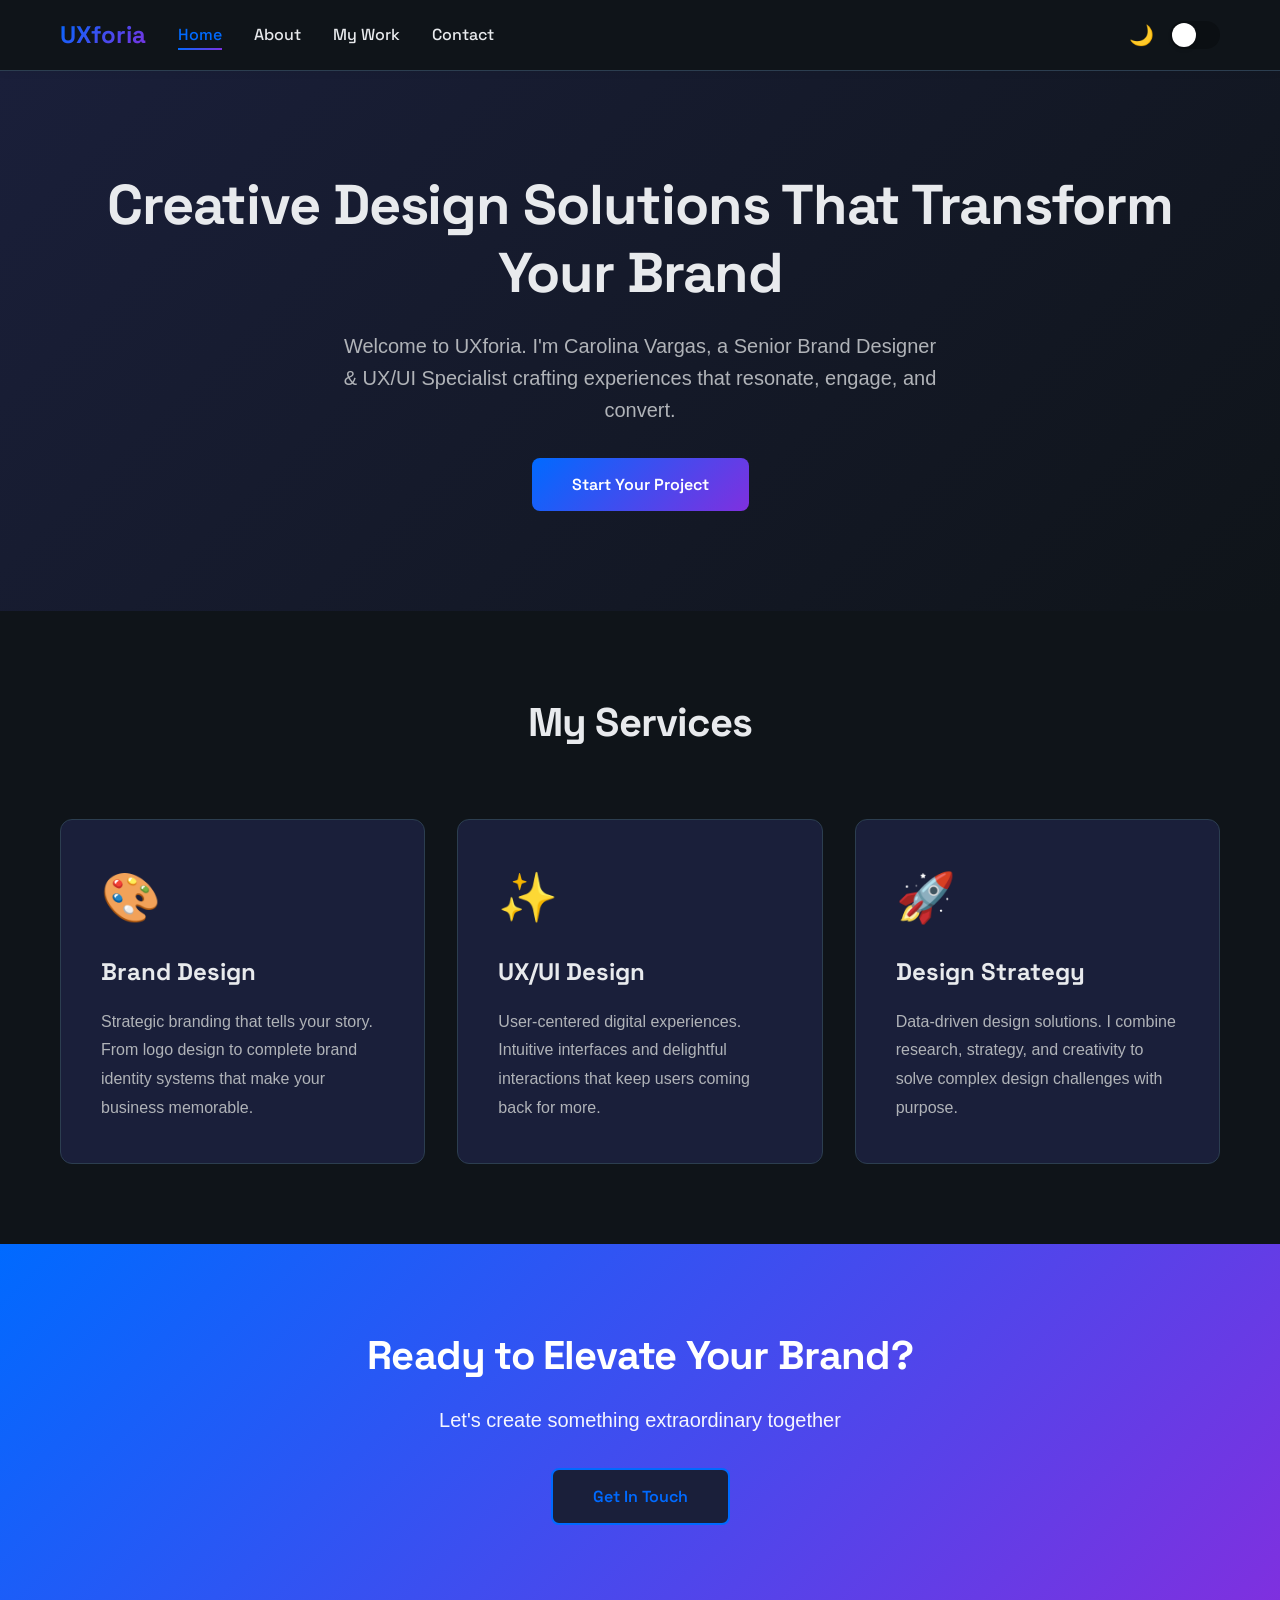
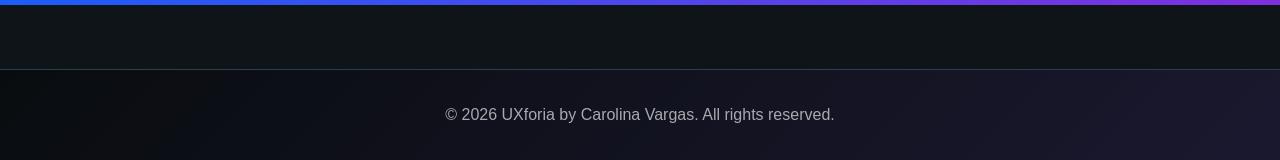
==== index.html @ e1259c76 "first commit" ====
<!DOCTYPE html>
<html lang="en">
<head>
    <meta charset="UTF-8">
    <meta name="viewport" content="width=device-width, initial-scale=1.0">
    <title>UXforia - Carolina Vargas | Brand & UX/UI Designer</title>
    <link rel="stylesheet" href="styles.css">
</head>
<body>
    <!-- Navigation -->
    <nav class="navbar">
    <div class="container">
        <div class="navbar-left">
            <div class="logo">UXforia</div>
            <ul class="nav-links">
                <li><a href="index.html" class="active">Home</a></li>
                <li><a href="about.html">About</a></li>
                <li><a href="work.html">My Work</a></li>
                <li><a href="contact.html">Contact</a></li>
            </ul>
        </div>
        <div class="theme-toggle-wrapper">
            <span class="theme-emoji" id="themeEmoji">🌙</span>
            <label class="theme-toggle-label" title="Toggle theme">
                <input type="checkbox" id="themeToggle">
                <span class="toggle-switch"></span>
            </label>
        </div>
    </div>
</nav>
    <!-- Hero Section -->
    <section class="hero">
        <div class="container">
            <div class="hero-content">
                <h1>Creative Design Solutions That Transform Your Brand</h1>
                <p>Welcome to UXforia. I'm Carolina Vargas, a Senior Brand Designer & UX/UI Specialist crafting experiences that resonate, engage, and convert.</p>
                <a href="contact.html" class="cta-button">Start Your Project</a>
            </div>
        </div>
    </section>

    <!-- Services Section -->
    <section class="services">
        <div class="container">
            <h2>My Services</h2>
            <div class="services-grid">
                <div class="service-card">
                    <div class="service-icon">🎨</div>
                    <h3>Brand Design</h3>
                    <p>Strategic branding that tells your story. From logo design to complete brand identity systems that make your business memorable.</p>
                </div>
                <div class="service-card">
                    <div class="service-icon">✨</div>
                    <h3>UX/UI Design</h3>
                    <p>User-centered digital experiences. Intuitive interfaces and delightful interactions that keep users coming back for more.</p>
                </div>
                <div class="service-card">
                    <div class="service-icon">🚀</div>
                    <h3>Design Strategy</h3>
                    <p>Data-driven design solutions. I combine research, strategy, and creativity to solve complex design challenges with purpose.</p>
                </div>
            </div>
        </div>
    </section>

    <!-- CTA Section -->
    <section class="cta-section">
        <div class="container">
            <h2>Ready to Elevate Your Brand?</h2>
            <p>Let's create something extraordinary together</p>
            <a href="contact.html" class="cta-button-secondary">Get In Touch</a>
        </div>
    </section>

    <!-- Footer -->
    <footer class="footer">
        <div class="container">
            <p>&copy; 2026 UXforia by Carolina Vargas. All rights reserved.</p>
        </div>
    </footer>

    <script src="script.js"></script>
</body>
</html>
---- styles.css ----
@import url('https://fonts.googleapis.com/css2?family=Space+Grotesk:wght@300;400;500;600;700&family=Google+Sans:wght@400;500;700&display=swap');

* {
    margin: 0;
    padding: 0;
    box-sizing: border-box;
}

:root {
    /* Light Mode */
    --primary-blue: #0052FF;
    --secondary-purple: #7B3FF2;
    --light-white: #F8F9FF;
    --dark-text: #1a1a1a;
    --light-text: #666666;
    --border-color: #E0E0E0;
    --bg-primary: #FFFFFF;
    --bg-secondary: #F5F7FF;
    --transition: all 0.3s ease;
    --font-display: 'Space Grotesk', sans-serif;
    --font-body: 'Google Sans', sans-serif;
}

body.dark-mode {
    /* Dark Mode */
    --primary-blue: #006aff;
    --secondary-purple: #7f30df;
    --light-white: #1a1f3a;
    --dark-text: #E8EAED;
    --light-text: #B0B3B8;
    --border-color: #2C3E50;
    --bg-primary: #0F1419;
    --bg-secondary: #1a1f3a;
}

html {
    scroll-behavior: smooth;
}

body {
    font-family: var(--font-body);
    color: var(--dark-text);
    background-color: var(--bg-primary);
    line-height: 1.6;
    transition: background-color 0.3s ease, color 0.3s ease;
}

h1, h2, h3, h4, h5, h6 {
    font-family: var(--font-display);
    font-weight: 700;
}

.container {
    max-width: 1200px;
    margin: 0 auto;
    padding: 0 20px;
}

/* ===== THEME TOGGLE ===== */
.theme-toggle-wrapper {
    display: flex;
    align-items: center;
    gap: 1rem;
}

.theme-toggle-label {
    display: flex;
    align-items: center;
    gap: 0.5rem;
    cursor: pointer;
    user-select: none;
}

.theme-toggle-label input {
    display: none;
}

.toggle-switch {
    position: relative;
    width: 50px;
    height: 28px;
    background-color: rgba(0, 0, 0, 0.26);
    border-radius: 14px;
    transition: background-color 0.3s ease;
    cursor: pointer;
}

.toggle-switch::after {
    content: '';
    position: absolute;
    width: 24px;
    height: 24px;
    background-color: white;
    border-radius: 50%;
    top: 2px;
    left: 2px;
    transition: left 0.3s ease;
    box-shadow: 0 2px 4px rgba(0, 0, 0, 0.2);
}

.theme-toggle-label input:checked + .toggle-switch {
    background-color: var(--primary-blue);
}

.theme-toggle-label input:checked + .toggle-switch::after {
    left: 24px;
}

.theme-emoji {
    font-size: 1.25rem;
    min-width: 20px;
    text-align: center;
}

/* ===== NAVIGATION ===== */
.navbar {
    position: sticky;
    top: 0;
    background: var(--bg-primary);
    border-bottom: 1px solid var(--border-color);
    z-index: 100;
    box-shadow: 0 2px 8px rgba(0, 0, 0, 0.05);
    transition: var(--transition);
}

.navbar .container {
    display: flex;
    justify-content: space-between;
    align-items: center;
    padding: 1rem 20px;
}

.navbar-left {
    display: flex;
    align-items: center;
    gap: 2rem;
}

.logo {
    font-size: 24px;
    font-weight: 700;
    font-family: var(--font-display);
    background: linear-gradient(135deg, var(--primary-blue), var(--secondary-purple));
    -webkit-background-clip: text;
    -webkit-text-fill-color: transparent;
    background-clip: text;
}

.nav-links {
    display: flex;
    list-style: none;
    gap: 2rem;
}

.nav-links a {
    text-decoration: none;
    color: var(--dark-text);
    font-weight: 500;
    font-family: var(--font-display);
    transition: var(--transition);
    position: relative;
}

.nav-links a:hover,
.nav-links a.active {
    color: var(--primary-blue);
}

.nav-links a.active::after {
    content: '';
    position: absolute;
    bottom: -5px;
    left: 0;
    width: 100%;
    height: 2px;
    background: linear-gradient(135deg, var(--primary-blue), var(--secondary-purple));
}

/* ===== HERO SECTION ===== */
.hero {
    padding: 100px 20px;
    background: linear-gradient(135deg, var(--bg-secondary) 0%, var(--bg-primary) 100%);
    transition: var(--transition);
}

.hero .container {
    text-align: center;
}

.hero-content h1 {
    font-size: 3.5rem;
    font-weight: 700;
    font-family: var(--font-display);
    margin-bottom: 1.5rem;
    line-height: 1.2;
    color: var(--dark-text);
    letter-spacing: -0.02em;
}

.hero-content p {
    font-size: 1.25rem;
    color: var(--light-text);
    margin-bottom: 2rem;
    max-width: 600px;
    margin-left: auto;
    margin-right: auto;
    font-family: var(--font-body);
    font-weight: 400;
}

/* ===== BUTTONS ===== */
.cta-button,
.cta-button-secondary {
    display: inline-block;
    padding: 14px 40px;
    border-radius: 8px;
    font-weight: 600;
    font-family: var(--font-display);
    text-decoration: none;
    border: none;
    cursor: pointer;
    transition: var(--transition);
    font-size: 1rem;
}

.cta-button {
    background: linear-gradient(135deg, var(--primary-blue), var(--secondary-purple));
    color: white;
}

.cta-button:hover {
    transform: translateY(-2px);
    box-shadow: 0 10px 25px rgba(0, 82, 255, 0.3);
}

.cta-button-secondary {
    background: var(--bg-secondary);
    color: var(--primary-blue);
    border: 2px solid var(--primary-blue);
}

.cta-button-secondary:hover {
    background: var(--primary-blue);
    color: white;
    transform: translateY(-2px);
}

/* ===== SERVICES SECTION ===== */
.services {
    padding: 80px 20px;
    background: var(--bg-primary);
    transition: var(--transition);
}

.services h2 {
    text-align: center;
    font-size: 2.5rem;
    font-family: var(--font-display);
    margin-bottom: 4rem;
    color: var(--dark-text);
    letter-spacing: -0.02em;
}

.services-grid {
    display: grid;
    grid-template-columns: repeat(auto-fit, minmax(300px, 1fr));
    gap: 2rem;
}

.service-card {
    padding: 2.5rem;
    border-radius: 12px;
    background: var(--bg-secondary);
    border: 1px solid var(--border-color);
    transition: var(--transition);
}

.service-card:hover {
    transform: translateY(-8px);
    border-color: var(--primary-blue);
    box-shadow: 0 15px 40px rgba(0, 82, 255, 0.1);
}

.service-icon {
    font-size: 3rem;
    margin-bottom: 1rem;
}

.service-card h3 {
    font-size: 1.5rem;
    font-family: var(--font-display);
    margin-bottom: 1rem;
    color: var(--dark-text);
}

.service-card p {
    color: var(--light-text);
    line-height: 1.8;
    font-family: var(--font-body);
    font-weight: 400;
}

/* ===== CTA SECTION ===== */
.cta-section {
    padding: 80px 20px;
    background: linear-gradient(135deg, var(--primary-blue) 0%, var(--secondary-purple) 100%);
    text-align: center;
    color: white;
    transition: var(--transition);
}

.cta-section h2 {
    font-size: 2.5rem;
    font-family: var(--font-display);
    margin-bottom: 1rem;
    letter-spacing: -0.02em;
}

.cta-section p {
    font-size: 1.25rem;
    margin-bottom: 2rem;
    opacity: 0.95;
    font-family: var(--font-body);
    font-weight: 400;
}

/* ===== ABOUT PAGE ===== */
.social-top {
    background: var(--bg-secondary);
    padding: 20px;
    border-bottom: 1px solid var(--border-color);
    transition: var(--transition);
}

.social-links {
    display: flex;
    justify-content: center;
    gap: 2rem;
}

.social-links a {
    color: var(--primary-blue);
    transition: var(--transition);
    display: flex;
    align-items: center;
    justify-content: center;
}

.social-links a:hover {
    color: var(--secondary-purple);
    transform: scale(1.2);
}

.about-hero {
    padding: 80px 20px;
    text-align: center;
    background: linear-gradient(135deg, var(--bg-secondary) 0%, var(--bg-primary) 100%);
    transition: var(--transition);
}

.about-hero h1 {
    font-size: 3rem;
    font-family: var(--font-display);
    margin-bottom: 1rem;
    color: var(--dark-text);
    letter-spacing: -0.02em;
}

.about-hero p {
    font-size: 1.25rem;
    color: var(--light-text);
    max-width: 600px;
    margin: 0 auto;
    font-family: var(--font-body);
    font-weight: 400;
}

.bio {
    padding: 80px 20px;
    background: var(--bg-primary);
    transition: var(--transition);
}

.bio-content {
    max-width: 800px;
    margin: 0 auto;
}

.bio-content h2 {
    font-size: 2rem;
    font-family: var(--font-display);
    margin-bottom: 1.5rem;
    color: var(--dark-text);
    letter-spacing: -0.02em;
}

.bio-content p {
    font-size: 1.1rem;
    color: var(--light-text);
    line-height: 1.8;
    margin-bottom: 1.5rem;
    font-family: var(--font-body);
    font-weight: 400;
}

/* ===== VALUES SECTION ===== */
.values {
    padding: 80px 20px;
    background: var(--bg-secondary);
    transition: var(--transition);
}

.values h2 {
    text-align: center;
    font-size: 2.5rem;
    font-family: var(--font-display);
    margin-bottom: 4rem;
    color: var(--dark-text);
    letter-spacing: -0.02em;
}

.values-grid {
    display: grid;
    grid-template-columns: repeat(auto-fit, minmax(250px, 1fr));
    gap: 2rem;
}

.value-item {
    padding: 2rem;
    background: var(--bg-primary);
    border-radius: 12px;
    border: 1px solid var(--border-color);
    text-align: center;
    transition: var(--transition);
}

.value-item:hover {
    transform: translateY(-5px);
    box-shadow: 0 10px 30px rgba(0, 0, 0, 0.1);
}

.value-item h3 {
    font-size: 1.3rem;
    font-family: var(--font-display);
    margin-bottom: 0.8rem;
    color: var(--dark-text);
}

.value-item p {
    color: var(--light-text);
    font-size: 0.95rem;
    font-family: var(--font-body);
    font-weight: 400;
}

/* ===== TIMELINE ===== */
.education,
.experience {
    padding: 80px 20px;
    background: var(--bg-primary);
    transition: var(--transition);
}

.education h2,
.experience h2 {
    font-size: 2.5rem;
    font-family: var(--font-display);
    margin-bottom: 3rem;
    color: var(--dark-text);
    letter-spacing: -0.02em;
}

.timeline {
    max-width: 800px;
    margin: 0 auto;
    position: relative;
}

.timeline::before {
    content: '';
    position: absolute;
    left: 20px;
    top: 0;
    bottom: 0;
    width: 2px;
    background: linear-gradient(180deg, var(--primary-blue), var(--secondary-purple));
}

.timeline-item {
    margin-bottom: 2rem;
    position: relative;
    padding-left: 80px;
}

.timeline-marker {
    position: absolute;
    left: 0;
    width: 40px;
    height: 40px;
    background: var(--bg-primary);
    border: 3px solid var(--primary-blue);
    border-radius: 50%;
    top: 5px;
    transition: var(--transition);
}

.timeline-content h3 {
    font-size: 1.3rem;
    font-family: var(--font-display);
    color: var(--dark-text);
    margin-bottom: 0.3rem;
}

.timeline-content .year {
    color: var(--primary-blue);
    font-weight: 600;
    font-size: 0.9rem;
    font-family: var(--font-display);
}

.timeline-content p {
    color: var(--light-text);
    margin-bottom: 0.5rem;
    font-family: var(--font-body);
    font-weight: 400;
}

/* ===== WORK PAGE ===== */
.work-hero {
    padding: 80px 20px;
    text-align: center;
    background: linear-gradient(135deg, var(--bg-secondary) 0%, var(--bg-primary) 100%);
    transition: var(--transition);
}

.work-hero h1 {
    font-size: 3rem;
    font-family: var(--font-display);
    margin-bottom: 1rem;
    color: var(--dark-text);
    letter-spacing: -0.02em;
}

.work-hero p {
    font-size: 1.25rem;
    color: var(--light-text);
    max-width: 600px;
    margin: 0 auto;
    font-family: var(--font-body);
    font-weight: 400;
}

.portfolio {
    padding: 80px 20px;
    background: var(--bg-primary);
    transition: var(--transition);
}

.portfolio h2 {
    text-align: center;
    font-size: 2.5rem;
    font-family: var(--font-display);
    margin-bottom: 4rem;
    color: var(--dark-text);
    letter-spacing: -0.02em;
}

.section-title {
    margin: 4rem 0 2rem 0;
}

.section-title h3 {
    font-size: 1.8rem;
    font-family: var(--font-display);
    color: var(--primary-blue);
    text-transform: uppercase;
    font-weight: 700;
    letter-spacing: 0.05em;
}

.projects-grid {
    display: grid;
    grid-template-columns: repeat(auto-fit, minmax(300px, 1fr));
    gap: 2.5rem;
    margin-bottom: 3rem;
}

.project-card {
    border-radius: 12px;
    overflow: hidden;
    background: var(--bg-secondary);
    border: 1px solid var(--border-color);
    transition: var(--transition);
    cursor: pointer;
}

.project-card:hover {
    transform: translateY(-10px);
    box-shadow: 0 20px 50px rgba(0, 0, 0, 0.15);
}

.project-image {
    width: 100%;
    height: 250px;
    background-size: cover;
    background-position: center;
    transition: var(--transition);
}

.project-card:hover .project-image {
    transform: scale(1.05);
}

.project-info {
    padding: 1.5rem;
}

.project-info h3 {
    font-size: 1.3rem;
    font-family: var(--font-display);
    color: var(--dark-text);
    margin-bottom: 0.5rem;
}

.project-info p {
    color: var(--light-text);
    font-size: 0.95rem;
    margin-bottom: 1rem;
    line-height: 1.6;
    font-family: var(--font-body);
    font-weight: 400;
}

.project-type {
    display: inline-block;
    padding: 6px 12px;
    background: linear-gradient(135deg, var(--primary-blue), var(--secondary-purple));
    color: white;
    border-radius: 20px;
    font-size: 0.85rem;
    font-weight: 600;
    font-family: var(--font-display);
}

/* ===== CONTACT PAGE ===== */
.contact-hero {
    padding: 80px 20px;
    text-align: center;
    background: linear-gradient(135deg, var(--bg-secondary) 0%, var(--bg-primary) 100%);
    transition: var(--transition);
}

.contact-hero h1 {
    font-size: 3rem;
    font-family: var(--font-display);
    margin-bottom: 1rem;
    color: var(--dark-text);
    letter-spacing: -0.02em;
}

.contact-hero p {
    font-size: 1.25rem;
    color: var(--light-text);
    max-width: 600px;
    margin: 0 auto;
    font-family: var(--font-body);
    font-weight: 400;
}

.contact-section {
    padding: 80px 20px;
    background: var(--bg-primary);
    transition: var(--transition);
}

.contact-wrapper {
    display: grid;
    grid-template-columns: 2fr 1fr;
    gap: 4rem;
    max-width: 1000px;
    margin: 0 auto;
}

.contact-form {
    display: flex;
    flex-direction: column;
    gap: 1.5rem;
}

.form-group {
    display: flex;
    flex-direction: column;
}

.form-group label {
    font-weight: 600;
    margin-bottom: 0.5rem;
    color: var(--dark-text);
    font-family: var(--font-display);
}

.form-group input,
.form-group select,
.form-group textarea {
    padding: 12px 14px;
    border: 1px solid var(--border-color);
    border-radius: 8px;
    font-family: var(--font-body);
    font-size: 1rem;
    font-weight: 400;
    background: var(--bg-secondary);
    color: var(--dark-text);
    transition: var(--transition);
}

.form-group input:focus,
.form-group select:focus,
.form-group textarea:focus {
    outline: none;
    border-color: var(--primary-blue);
    box-shadow: 0 0 0 3px rgba(0, 82, 255, 0.1);
}

.checkbox-group {
    display: grid;
    grid-template-columns: repeat(2, 1fr);
    gap: 1rem;
}

.checkbox-label {
    display: flex;
    align-items: center;
    gap: 0.5rem;
    cursor: pointer;
    font-weight: 500;
    color: var(--light-text);
    font-family: var(--font-body);
}

.checkbox-label input[type="checkbox"] {
    width: 18px;
    height: 18px;
    cursor: pointer;
    accent-color: var(--primary-blue);
}

.contact-info {
    background: var(--bg-secondary);
    padding: 2rem;
    border-radius: 12px;
    height: fit-content;
    transition: var(--transition);
}

.contact-info h2 {
    font-size: 1.5rem;
    font-family: var(--font-display);
    margin-bottom: 2rem;
    color: var(--dark-text);
}

.info-item {
    margin-bottom: 2rem;
}

.info-item h3 {
    font-size: 1rem;
    font-weight: 600;
    font-family: var(--font-display);
    color: var(--primary-blue);
    margin-bottom: 0.5rem;
}

.info-item p {
    color: var(--light-text);
    font-family: var(--font-body);
    font-weight: 400;
}

.info-item a {
    color: var(--primary-blue);
    text-decoration: none;
    transition: var(--transition);
    font-weight: 500;
}

.info-item a:hover {
    color: var(--secondary-purple);
}

/* ===== FOOTER ===== */
.footer {
    background: linear-gradient(135deg, rgba(0, 0, 0, 0.2), rgba(123, 63, 242, 0.1));
    color: var(--dark-text);
    text-align: center;
    padding: 2rem 20px;
    margin-top: 4rem;
    transition: var(--transition);
    border-top: 1px solid var(--border-color);
}

.footer p {
    opacity: 0.7;
    font-family: var(--font-body);
    font-weight: 400;
}

body.dark-mode .footer {
    background: linear-gradient(135deg, rgba(0, 0, 0, 0.4), rgba(123, 63, 242, 0.1));
}

/* ===== ANIMATIONS ===== */
@keyframes fadeInUp {
    from {
        opacity: 0;
        transform: translateY(20px);
    }
    to {
        opacity: 1;
        transform: translateY(0);
    }
}

/* ===== RESPONSIVE ===== */
@media (max-width: 768px) {
    .hero-content h1 {
        font-size: 2rem;
    }

    .hero-content p {
        font-size: 1rem;
    }

    .navbar-left {
        gap: 1rem;
    }

    .nav-links {
        gap: 1rem;
        font-size: 0.9rem;
    }

    .services-grid,
    .values-grid,
    .projects-grid {
        grid-template-columns: 1fr;
    }

    .contact-wrapper {
        grid-template-columns: 1fr;
    }

    .checkbox-group {
        grid-template-columns: 1fr;
    }

    .timeline::before {
        left: 10px;
    }

    .timeline-item {
        padding-left: 50px;
    }

    .timeline-marker {
        width: 30px;
        height: 30px;
        left: -5px;
    }

    .theme-toggle-wrapper {
        gap: 0.5rem;
    }

    .toggle-switch {
        width: 44px;
        height: 24px;
    }

    .toggle-switch::after {
        width: 20px;
        height: 20px;
    }

    .theme-toggle-label input:checked + .toggle-switch::after {
        left: 20px;
    }
}

@media (max-width: 480px) {
    .hero-content h1 {
        font-size: 1.5rem;
    }

    .services h2,
    .values h2,
    .portfolio h2 {
        font-size: 1.8rem;
    }

    .cta-section h2 {
        font-size: 1.8rem;
    }

    .nav-links {
        gap: 0.5rem;
        font-size: 0.8rem;
    }

    .navbar-left {
        flex-direction: column;
    }

    .theme-emoji {
        font-size: 1rem;
    }
}
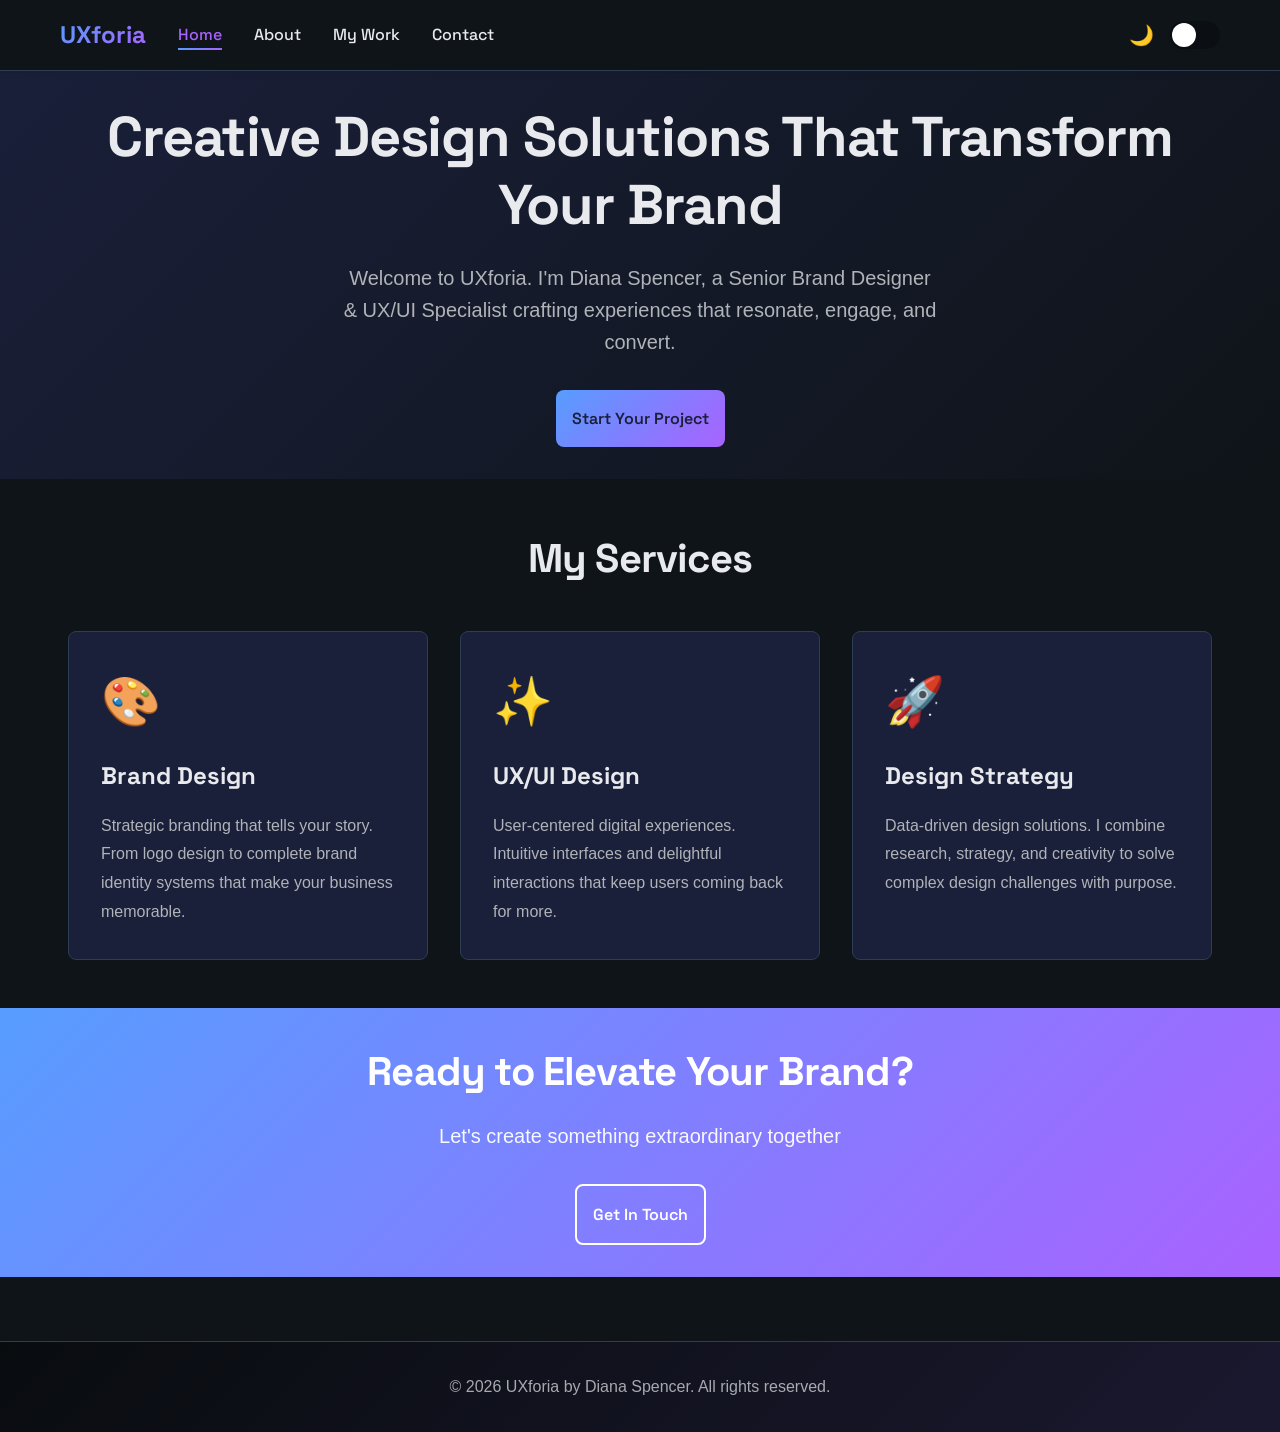
==== commit bb6add3d: "git commit -m "Feat: Rediseñar página About con layout moderno sin foto placeholder - Remover secció" ====
--- a/index.html
+++ b/index.html
@@ -3,7 +3,7 @@
 <head>
     <meta charset="UTF-8">
     <meta name="viewport" content="width=device-width, initial-scale=1.0">
-    <title>UXforia - Carolina Vargas | Brand & UX/UI Designer</title>
+    <title>UXforia - Diana Spencer | Brand & UX/UI Designer</title>
     <link rel="stylesheet" href="styles.css">
 </head>
 <body>
@@ -33,7 +33,7 @@
         <div class="container">
             <div class="hero-content">
                 <h1>Creative Design Solutions That Transform Your Brand</h1>
-                <p>Welcome to UXforia. I'm Carolina Vargas, a Senior Brand Designer & UX/UI Specialist crafting experiences that resonate, engage, and convert.</p>
+                <p>Welcome to UXforia. I'm Diana Spencer, a Senior Brand Designer & UX/UI Specialist crafting experiences that resonate, engage, and convert.</p>
                 <a href="contact.html" class="cta-button">Start Your Project</a>
             </div>
         </div>
@@ -75,7 +75,7 @@
     <!-- Footer -->
     <footer class="footer">
         <div class="container">
-            <p>&copy; 2026 UXforia by Carolina Vargas. All rights reserved.</p>
+            <p>&copy; 2026 UXforia by Diana Spencer. All rights reserved.</p>
         </div>
     </footer>
 
--- a/styles.css
+++ b/styles.css
@@ -10,6 +10,9 @@
     /* Light Mode */
     --primary-blue: #0052FF;
     --secondary-purple: #7B3FF2;
+    --primary-blue-light: #579dff;
+    --secondary-purple-light: #a962ff;
+    --button-text-dark: #0F1419;
     --light-white: #F8F9FF;
     --dark-text: #1a1a1a;
     --light-text: #666666;
@@ -23,8 +26,11 @@
 
 body.dark-mode {
     /* Dark Mode */
-    --primary-blue: #006aff;
-    --secondary-purple: #7f30df;
+    --primary-blue: #579dff;
+    --secondary-purple: #a962ff;
+    --primary-blue-light: #579dff;
+    --secondary-purple-light: #a962ff;
+    --button-text-dark: #0F1419;
     --light-white: #1a1f3a;
     --dark-text: #E8EAED;
     --light-text: #B0B3B8;
@@ -161,9 +167,16 @@
     position: relative;
 }
 
-.nav-links a:hover,
+.nav-links a:hover {
+    color: var(--primary-blue);
+}
+
 .nav-links a.active {
-    color: var(--primary-blue);
+    color: var(--primary-blue-light);
+}
+
+body.dark-mode .nav-links a.active {
+    color: var(--secondary-purple-light);
 }
 
 .nav-links a.active::after {
@@ -178,7 +191,7 @@
 
 /* ===== HERO SECTION ===== */
 .hero {
-    padding: 100px 20px;
+    padding: 32px 32px;
     background: linear-gradient(135deg, var(--bg-secondary) 0%, var(--bg-primary) 100%);
     transition: var(--transition);
 }
@@ -212,7 +225,7 @@
 .cta-button,
 .cta-button-secondary {
     display: inline-block;
-    padding: 14px 40px;
+    padding: 16px 16px;
     border-radius: 8px;
     font-weight: 600;
     font-family: var(--font-display);
@@ -225,29 +238,32 @@
 
 .cta-button {
     background: linear-gradient(135deg, var(--primary-blue), var(--secondary-purple));
-    color: white;
+    color: var(--light-white);
 }
 
 .cta-button:hover {
     transform: translateY(-2px);
     box-shadow: 0 10px 25px rgba(0, 82, 255, 0.3);
+    color: white;
 }
 
 .cta-button-secondary {
-    background: var(--bg-secondary);
-    color: var(--primary-blue);
-    border: 2px solid var(--primary-blue);
+    background: transparent;
+    color: white;
+    border: 2px solid white;
 }
 
 .cta-button-secondary:hover {
-    background: var(--primary-blue);
+    background: rgba(255, 255, 255, 0.1);
     color: white;
     transform: translateY(-2px);
+    border-color: white;
 }
 
 /* ===== SERVICES SECTION ===== */
 .services {
-    padding: 80px 20px;
+    margin: 16px 16px;
+    padding: 32px 32px;
     background: var(--bg-primary);
     transition: var(--transition);
 }
@@ -256,7 +272,7 @@
     text-align: center;
     font-size: 2.5rem;
     font-family: var(--font-display);
-    margin-bottom: 4rem;
+    margin-bottom: 2.5rem;
     color: var(--dark-text);
     letter-spacing: -0.02em;
 }
@@ -268,8 +284,8 @@
 }
 
 .service-card {
-    padding: 2.5rem;
-    border-radius: 12px;
+    padding: 2rem;
+    border-radius:8px;
     background: var(--bg-secondary);
     border: 1px solid var(--border-color);
     transition: var(--transition);
@@ -302,7 +318,7 @@
 
 /* ===== CTA SECTION ===== */
 .cta-section {
-    padding: 80px 20px;
+    padding: 32px 32px;
     background: linear-gradient(135deg, var(--primary-blue) 0%, var(--secondary-purple) 100%);
     text-align: center;
     color: white;
@@ -327,7 +343,7 @@
 /* ===== ABOUT PAGE ===== */
 .social-top {
     background: var(--bg-secondary);
-    padding: 20px;
+    padding: 16px;
     border-bottom: 1px solid var(--border-color);
     transition: var(--transition);
 }
@@ -352,7 +368,7 @@
 }
 
 .about-hero {
-    padding: 80px 20px;
+    padding: 32px 32px;
     text-align: center;
     background: linear-gradient(135deg, var(--bg-secondary) 0%, var(--bg-primary) 100%);
     transition: var(--transition);
@@ -376,7 +392,7 @@
 }
 
 .bio {
-    padding: 80px 20px;
+    padding: 32px 32px;
     background: var(--bg-primary);
     transition: var(--transition);
 }
@@ -405,7 +421,7 @@
 
 /* ===== VALUES SECTION ===== */
 .values {
-    padding: 80px 20px;
+    padding: 32px 32px;
     background: var(--bg-secondary);
     transition: var(--transition);
 }
@@ -414,7 +430,7 @@
     text-align: center;
     font-size: 2.5rem;
     font-family: var(--font-display);
-    margin-bottom: 4rem;
+    margin-bottom: 2.5rem;
     color: var(--dark-text);
     letter-spacing: -0.02em;
 }
@@ -456,7 +472,7 @@
 /* ===== TIMELINE ===== */
 .education,
 .experience {
-    padding: 80px 20px;
+    padding: 32px 32px;
     background: var(--bg-primary);
     transition: var(--transition);
 }
@@ -465,7 +481,7 @@
 .experience h2 {
     font-size: 2.5rem;
     font-family: var(--font-display);
-    margin-bottom: 3rem;
+    margin-bottom: 2.5rem;
     color: var(--dark-text);
     letter-spacing: -0.02em;
 }
@@ -527,7 +543,7 @@
 
 /* ===== WORK PAGE ===== */
 .work-hero {
-    padding: 80px 20px;
+    padding: 32px 32px;
     text-align: center;
     background: linear-gradient(135deg, var(--bg-secondary) 0%, var(--bg-primary) 100%);
     transition: var(--transition);
@@ -551,7 +567,7 @@
 }
 
 .portfolio {
-    padding: 80px 20px;
+    padding: 32px 32px;
     background: var(--bg-primary);
     transition: var(--transition);
 }
@@ -560,7 +576,7 @@
     text-align: center;
     font-size: 2.5rem;
     font-family: var(--font-display);
-    margin-bottom: 4rem;
+    margin-bottom: 2.5rem;
     color: var(--dark-text);
     letter-spacing: -0.02em;
 }
@@ -644,7 +660,7 @@
 
 /* ===== CONTACT PAGE ===== */
 .contact-hero {
-    padding: 80px 20px;
+    padding: 32px 32px;
     text-align: center;
     background: linear-gradient(135deg, var(--bg-secondary) 0%, var(--bg-primary) 100%);
     transition: var(--transition);
@@ -668,7 +684,7 @@
 }
 
 .contact-section {
-    padding: 80px 20px;
+    padding: 32px 32px;
     background: var(--bg-primary);
     transition: var(--transition);
 }
